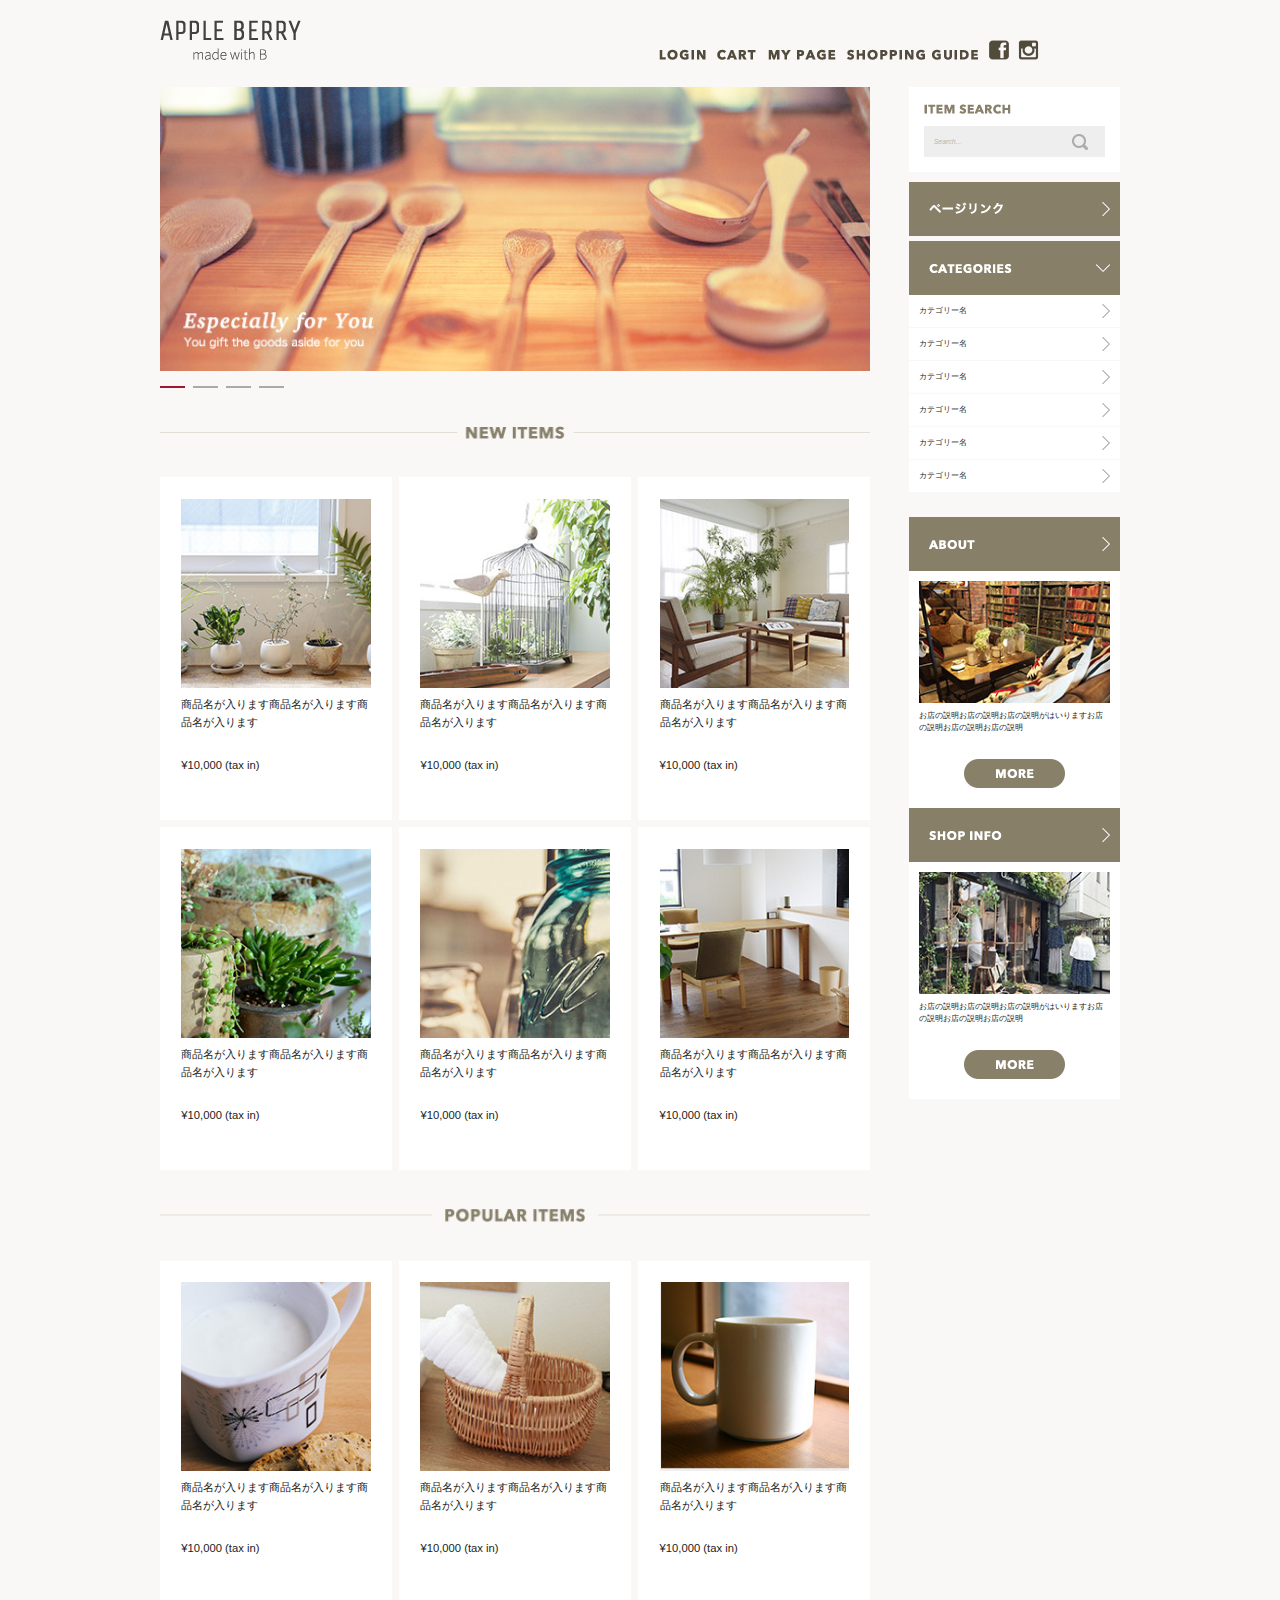
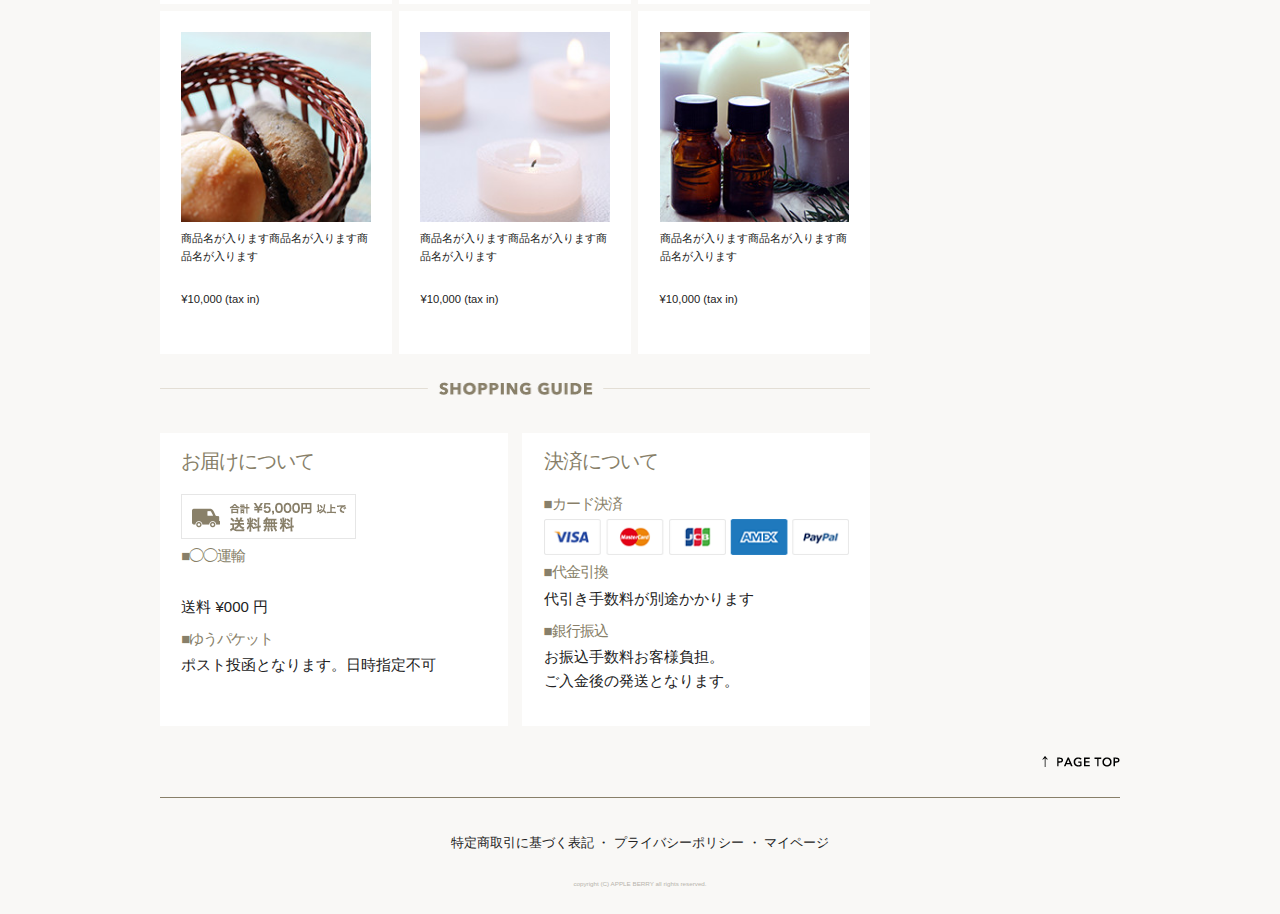
==== index.html @ b6554de9 "first commit" ====
<!DOCTYPE html>
<html lang="ja">
<head>

  <!-- Basic Page Needs
  –––––––––––––––––––––––––––––––––––––––––––––––––– -->
  <meta charset="utf-8">
  <title>APPLE BERRY</title>
  <meta name="description" content="">
  <meta name="author" content="">

  <!-- Mobile Specific Metas
  –––––––––––––––––––––––––––––––––––––––––––––––––– -->
  <meta name="viewport" content="width=device-width, initial-scale=1">


  <!-- CSS
  –––––––––––––––––––––––––––––––––––––––––––––––––– -->
  <link rel="stylesheet" href="css/normalize.css">
  <link rel="stylesheet" href="css/skeleton.css">
  <link rel="stylesheet" href="css/style.css">

  <!-- Favicon
  –––––––––––––––––––––––––––––––––––––––––––––––––– -->
  <link rel="icon" type="image/png" href="images/favicon.png">
  
  <!-- Owl Carousel CSS -->
  <link rel="stylesheet" href="owlcarousel/assets/owl.carousel.min.css">
  <link rel="stylesheet" href="owlcarousel/assets/owl.theme.default.min.css">
  <!-- jQuery -->
  <script type="text/javascript" src="https://ajax.googleapis.com/ajax/libs/jquery/1.10.2/jquery.min.js"></script>
  <!-- Owl Carousel JS -->
  <script src="owlcarousel/owl.carousel.min.js"></script>
        
  <!-- Owl Carouselを動作させるために追加 -->
  <script src="shopping.js"></script>

</head>

<body>
  <header>
  <div id="header-in" class="container">
    <div class="row">
      <div class="six columns logo">
        <img class="u-max-full-width" src="images/top/logo.png" alt="APPLE BERRY made with B" scrset="images/top/logo@2x.png 2x" />
      </div>
      
      <div class="six columns navi">
        <div class="sp_navi">
          <div class="sp_navi_bottun">
          <img id="fb_btn" class="u-max-full-width" src="images/top_sp/fb.png" alt="fb_btn" srcset="images/top_sp/fb@2x.png 2x" />
          <img id="insta_btn" class="u-max-full-width" src="images/top_sp/insta.png" alt="insta_btn" srcset="images/top_sp/insta@2x.png 2x" />
          <img id="menu_icon" class="u-max-full-width" src="images/top_sp/menu_icon.png" alt="menu_icon" srcset="images/top_sp/menu_icon@2x.png 2x" />
          </div>
          <ul class="sp_navi_li">
            <li>LOGIN</li>
            <li>CART</li>
            <li>MY PAGE</li>
            <li>SHOPPING GUIDE</li>
          </ul>
        </div>
        <!-- sp_navi -->
        
        <div class="pc_navi">
          <img id="menu_login" class="u-max-full-width" src="images/top/menu_login.png" alt="login">
          <img id="menu_cart" class="u-max-full-width" src="images/top/menu_cart.png" alt="cart">
          <img id="menu_mypage" class="u-max-full-width" src="images/top/menu_mypage.png" alt="maypage">
          <img id="menu_guide" class="u-max-full-width" src="images/top/menu_guide.png" alt="guide">
          <img id="fb_btn" class="u-max-full-width" src="images/top/facebook.png" alt="fb_btn">
          <img id="insta_btn" class="u-max-full-width" src="images/top/insta.png" alt="insta_btn">
        </div>
      </div>
    </div>
  </div>
  </header>

<div class="container">
    <div class="row">
        <div class="nine columns contents">
            <div class="owl-carousel owl-theme">
                <div><img src="images/top/ca_banner.jpg" class="u-max-full-width" alt="ca_banner"></div>
                <div><img src="images/top/ca_banner.jpg" class="u-max-full-width" alt="ca_banner"></div>
                <div><img src="images/top/ca_banner.jpg" class="u-max-full-width" alt="ca_banner"></div>
                <div><img src="images/top/ca_banner.jpg" class="u-max-full-width" alt="ca_banner"></div>
            </div>
            
<div id="item-area">

    <div class="title">
        <img id="title_sp" src="images/top_sp/title_new_item.png"  alt="new item" srcset="images/top_sp/title_new_item@2x.png 2x" />
        <img id="title_pc" src="images/top/title_newitems.png" alt="new items">
        </div>
    
    <div class="item-list clearfix">
        <div class="item"><img class="u-max-full-width" src="images/top/item_01.jpg" alt="item_01">
         <p>商品名が入ります商品名が入ります商品名が入ります</p>
         <p>¥10,000 (tax in)</p>
        </div>
      
        <div class="item"><img class="u-max-full-width" src="images/top/item_02.jpg" alt="item_02">
         <p>商品名が入ります商品名が入ります商品名が入ります</p>
         <p>¥10,000 (tax in)</p>
        </div>
      
        <div class="item"><img class="u-max-full-width" src="images/top/item_03.jpg" alt="item_03">
         <p>商品名が入ります商品名が入ります商品名が入ります</p>
         <p>¥10,000 (tax in)</p>
        </div>
      
        <div class="item"><img class="u-max-full-width" src="images/top/item_04.jpg" alt="item_04">
         <p>商品名が入ります商品名が入ります商品名が入ります</p>
         <p>¥10,000 (tax in)</p>
        </div>
      
        <div class="item"><img class="u-max-full-width" src="images/top/item_05.jpg" alt="item_05">
         <p>商品名が入ります商品名が入ります商品名が入ります</p>
         <p>¥10,000 (tax in)</p>
        </div>
      
        <div class="item"><img class="u-max-full-width" src="images/top/item_06.jpg" alt="item_06">
         <p>商品名が入ります商品名が入ります商品名が入ります</p>
         <p>¥10,000 (tax in)</p>
        </div>
    </div>
    
    <div class="title">
        <img id="title_sp" src="images/top_sp/title_popular.png"  alt="popular items" srcset="images/top_sp/title_popular@2x.png 2x" />
        <img id="title_pc" src="images/top/title_popular.png" alt="popular items">
    </div>
     
    <div class="item-list">
        <div class="item"><img class="u-max-full-width" src="images/top/item_07.jpg" alt="item_07">
          <p>商品名が入ります商品名が入ります商品名が入ります</p>
          <p>¥10,000 (tax in)</p>
        </div>
       
        <div class="item"><img class="u-max-full-width" src="images/top/item_08.jpg" alt="item_08">
          <p>商品名が入ります商品名が入ります商品名が入ります</p>
          <p>¥10,000 (tax in)</p>
        </div>
       
        <div class="item"><img class="u-max-full-width" src="images/top/item_09.jpg" alt="item_09">
          <p>商品名が入ります商品名が入ります商品名が入ります</p>
          <p>¥10,000 (tax in)</p>
        </div>
       
        <div class="item"><img class="u-max-full-width" src="images/top/item_10.jpg" alt="item_10">
          <p>商品名が入ります商品名が入ります商品名が入ります</p>
          <p>¥10,000 (tax in)</p>
        </div>
       
        <div class="item"><img class="u-max-full-width" src="images/top/item_11.jpg" alt="item_11">
          <p>商品名が入ります商品名が入ります商品名が入ります</p>
          <p>¥10,000 (tax in)</p>
        </div>
       
        <div class="item"><img class="u-max-full-width" src="images/top/item_12.jpg" alt="item_12">
          <p>商品名が入ります商品名が入ります商品名が入ります</p>
          <p>¥10,000 (tax in)</p>
        </div>
     </div>
     
</div> <!-- #item-area -->

<div id="guide-area">
    <div class="title">
        <img id="title_sp" src="images/top_sp/title_guide.png"  alt="shopping guide" srcset="images/top_sp/title_guide@2x.png 2x" />
        <img id="title_pc" src="images/top/title_guide.png" alt="shopping guide">
        </div>
        <div class="otodoke">
             <h2>お届けについて</h2>
             <img class="u-max-full-width" src="images/top/otodoke_banner.png" alt="otodoke_banner">
             <h3>■◯◯運輸</h3>　
             <p>送料 ¥000 円</p>
             <h3>■ゆうパケット</h3>
             <p>ポスト投函となります。日時指定不可</p>
        </div>
        
        <div class="kessai">
            <h2>決済について</h2>
            <h3>■カード決済</h3>
            <img class="u-max-full-width" src="images/top/cards.png" alt="cards">
            <h3>■代金引換</h3>
            <p>代引き手数料が別途かかります</p>
            <h3>■銀行振込</h3>
            <p>お振込手数料お客様負担。<br> ご入金後の発送となります。</p>
        </div>  
      </div> <!-- #guide-area -->
      
    </div> <!-- .nine columns contents -->
 

 
<!--side bar-->
    <div class="three columns sidebar">
        <div class="itemserch">
           <img id="item-search" class="u-max-full-width" src="images/top/itemserch.png" alt="item search">
           <div class="search-box">
               <p>Search...</p>
            </div>
        </div>
           
        <div class="pagelink">
           <div class="pagelink-title"><img src="images/top/pagelink.png" alt="pagelink"></div>
        </div>
           
        <div class="categories">
           <div class="categories_title"><img src="images/top/categories.png" alt="categories"></div>
           <ul>
               <li>カテゴリー名</li>
               <li>カテゴリー名</li>
               <li>カテゴリー名</li>
               <li>カテゴリー名</li>
               <li>カテゴリー名</li>
               <li>カテゴリー名</li>
            </ul>
        </div>
           
        <div class="about">
               <div class="about-title"><img src="images/top/about.png" alt="about"></div>
               <div class="about-contents clearfix"><img id="about_img" class="u-max-full-width" src="images/top/about_img.jpg" alt="about_img">
                   <div class="about-text">
                   <p>お店の説明お店の説明お店の説明がはいりますお店の説明お店の説明お店の説明</p>
                   <img id="more_btn" src="images/top/more_btn.png" alt="more">
                   </div>
               </div>
        </div>
           
        <div class="shopinfo">
               <div class="shop-title"><img src="images/top/shop_info.png" alt="shop info"></div>
               <div class="shop-contents clearfix"><img id="shopinfo_img" class="u-max-full-width" src="images/top/shopinfo_img.jpg" alt="shopinfo_img">
                   <div class="shop-text">
                   <p>お店の説明お店の説明お店の説明がはいりますお店の説明お店の説明お店の説明</p>
                   <img id="more_btn" src="images/top/more_btn.png" alt="more">
                   </div>
               </div>
        </div> 
        
        </div> <!-- .three columns sidebar -->
    </div> <!-- .row -->
</div> <!-- .container -->

<fotter>
 <div class="container">
     <div class="row">
         <div class="twelve columns">
             <a href="#"><img id="pagetop" class="u-max-full-width" src="images/top/pagetop.png" alt="pagetop"></a>
    <hr class="fotter-line">
    <p class="link">特定商取引に基づく表記 ・ プライバシーポリシー
・ マイページ</p>
    <p class="copy">copyright (C) APPLE BERRY all rights reserved.</p>
         </div>
     </div>
 </div>
    
</fotter>

</body>
</html>
---- css/skeleton.css ----
/*
* Skeleton V2.0.4
* Copyright 2014, Dave Gamache
* www.getskeleton.com
* Free to use under the MIT license.
* http://www.opensource.org/licenses/mit-license.php
* 12/29/2014
*/


/* Table of contents
––––––––––––––––––––––––––––––––––––––––––––––––––
- Grid
- Base Styles
- Typography
- Links
- Buttons
- Forms
- Lists
- Code
- Tables
- Spacing
- Utilities
- Clearing
- Media Queries
*/


/* Grid
–––––––––––––––––––––––––––––––––––––––––––––––––– */
.container {
  position: relative;
  width: 100%;
  max-width: 960px;
  margin: 0 auto;
  padding: 0 20px;
  box-sizing: border-box; }
.column,
.columns {
  width: 100%;
  float: left;
  box-sizing: border-box; }

/* For devices larger than 400px */
@media (min-width: 400px) {
  .container {
    width: 85%;
    padding: 0; }
}

/* For devices larger than 550px */
@media (min-width: 550px) {
  .container {
    width: 80%; }
  .column,
  .columns {
    margin-left: 4%; }
  .column:first-child,
  .columns:first-child {
    margin-left: 0; }

  .one.column,
  .one.columns                    { width: 4.66666666667%; }
  .two.columns                    { width: 13.3333333333%; }
  .three.columns                  { width: 22%;            }
  .four.columns                   { width: 30.6666666667%; }
  .five.columns                   { width: 39.3333333333%; }
  .six.columns                    { width: 48%;            }
  .seven.columns                  { width: 56.6666666667%; }
  .eight.columns                  { width: 65.3333333333%; }
  .nine.columns                   { width: 74.0%;          }
  .ten.columns                    { width: 82.6666666667%; }
  .eleven.columns                 { width: 91.3333333333%; }
  .twelve.columns                 { width: 100%; margin-left: 0; }

  .one-third.column               { width: 30.6666666667%; }
  .two-thirds.column              { width: 65.3333333333%; }

  .one-half.column                { width: 48%; }

  /* Offsets */
  .offset-by-one.column,
  .offset-by-one.columns          { margin-left: 8.66666666667%; }
  .offset-by-two.column,
  .offset-by-two.columns          { margin-left: 17.3333333333%; }
  .offset-by-three.column,
  .offset-by-three.columns        { margin-left: 26%;            }
  .offset-by-four.column,
  .offset-by-four.columns         { margin-left: 34.6666666667%; }
  .offset-by-five.column,
  .offset-by-five.columns         { margin-left: 43.3333333333%; }
  .offset-by-six.column,
  .offset-by-six.columns          { margin-left: 52%;            }
  .offset-by-seven.column,
  .offset-by-seven.columns        { margin-left: 60.6666666667%; }
  .offset-by-eight.column,
  .offset-by-eight.columns        { margin-left: 69.3333333333%; }
  .offset-by-nine.column,
  .offset-by-nine.columns         { margin-left: 78.0%;          }
  .offset-by-ten.column,
  .offset-by-ten.columns          { margin-left: 86.6666666667%; }
  .offset-by-eleven.column,
  .offset-by-eleven.columns       { margin-left: 95.3333333333%; }

  .offset-by-one-third.column,
  .offset-by-one-third.columns    { margin-left: 34.6666666667%; }
  .offset-by-two-thirds.column,
  .offset-by-two-thirds.columns   { margin-left: 69.3333333333%; }

  .offset-by-one-half.column,
  .offset-by-one-half.columns     { margin-left: 52%; }

}


/* Base Styles
–––––––––––––––––––––––––––––––––––––––––––––––––– */
/* NOTE
html is set to 62.5% so that all the REM measurements throughout Skeleton
are based on 10px sizing. So basically 1.5rem = 15px :) */
html {
  font-size: 62.5%; }
body {
  font-size: 1.5em; /* currently ems cause chrome bug misinterpreting rems on body element */
  line-height: 1.6;
  font-weight: 400;
  font-family: "Raleway", "HelveticaNeue", "Helvetica Neue", Helvetica, Arial, sans-serif;
  color: #222; }


/* Typography
–––––––––––––––––––––––––––––––––––––––––––––––––– */
h1, h2, h3, h4, h5, h6 {
  margin-top: 0;
  margin-bottom: 2rem;
  font-weight: 300; }
h1 { font-size: 4.0rem; line-height: 1.2;  letter-spacing: -.1rem;}
h2 { font-size: 3.6rem; line-height: 1.25; letter-spacing: -.1rem; }
h3 { font-size: 3.0rem; line-height: 1.3;  letter-spacing: -.1rem; }
h4 { font-size: 2.4rem; line-height: 1.35; letter-spacing: -.08rem; }
h5 { font-size: 1.8rem; line-height: 1.5;  letter-spacing: -.05rem; }
h6 { font-size: 1.5rem; line-height: 1.6;  letter-spacing: 0; }

/* Larger than phablet */
@media (min-width: 550px) {
  h1 { font-size: 5.0rem; }
  h2 { font-size: 4.2rem; }
  h3 { font-size: 3.6rem; }
  h4 { font-size: 3.0rem; }
  h5 { font-size: 2.4rem; }
  h6 { font-size: 1.5rem; }
}

p {
  margin-top: 0; }


/* Links
–––––––––––––––––––––––––––––––––––––––––––––––––– */
a {
  color: #1EAEDB; }
a:hover {
  color: #0FA0CE; }


/* Buttons
–––––––––––––––––––––––––––––––––––––––––––––––––– */
.button,
button,
input[type="submit"],
input[type="reset"],
input[type="button"] {
  display: inline-block;
  height: 38px;
  padding: 0 30px;
  color: #555;
  text-align: center;
  font-size: 11px;
  font-weight: 600;
  line-height: 38px;
  letter-spacing: .1rem;
  text-transform: uppercase;
  text-decoration: none;
  white-space: nowrap;
  background-color: transparent;
  border-radius: 4px;
  border: 1px solid #bbb;
  cursor: pointer;
  box-sizing: border-box; }
.button:hover,
button:hover,
input[type="submit"]:hover,
input[type="reset"]:hover,
input[type="button"]:hover,
.button:focus,
button:focus,
input[type="submit"]:focus,
input[type="reset"]:focus,
input[type="button"]:focus {
  color: #333;
  border-color: #888;
  outline: 0; }
.button.button-primary,
button.button-primary,
input[type="submit"].button-primary,
input[type="reset"].button-primary,
input[type="button"].button-primary {
  color: #FFF;
  background-color: #33C3F0;
  border-color: #33C3F0; }
.button.button-primary:hover,
button.button-primary:hover,
input[type="submit"].button-primary:hover,
input[type="reset"].button-primary:hover,
input[type="button"].button-primary:hover,
.button.button-primary:focus,
button.button-primary:focus,
input[type="submit"].button-primary:focus,
input[type="reset"].button-primary:focus,
input[type="button"].button-primary:focus {
  color: #FFF;
  background-color: #1EAEDB;
  border-color: #1EAEDB; }


/* Forms
–––––––––––––––––––––––––––––––––––––––––––––––––– */
input[type="email"],
input[type="number"],
input[type="search"],
input[type="text"],
input[type="tel"],
input[type="url"],
input[type="password"],
textarea,
select {
  height: 38px;
  padding: 6px 10px; /* The 6px vertically centers text on FF, ignored by Webkit */
  background-color: #fff;
  border: 1px solid #D1D1D1;
  border-radius: 4px;
  box-shadow: none;
  box-sizing: border-box; }
/* Removes awkward default styles on some inputs for iOS */
input[type="email"],
input[type="number"],
input[type="search"],
input[type="text"],
input[type="tel"],
input[type="url"],
input[type="password"],
textarea {
  -webkit-appearance: none;
     -moz-appearance: none;
          appearance: none; }
textarea {
  min-height: 65px;
  padding-top: 6px;
  padding-bottom: 6px; }
input[type="email"]:focus,
input[type="number"]:focus,
input[type="search"]:focus,
input[type="text"]:focus,
input[type="tel"]:focus,
input[type="url"]:focus,
input[type="password"]:focus,
textarea:focus,
select:focus {
  border: 1px solid #33C3F0;
  outline: 0; }
label,
legend {
  display: block;
  margin-bottom: .5rem;
  font-weight: 600; }
fieldset {
  padding: 0;
  border-width: 0; }
input[type="checkbox"],
input[type="radio"] {
  display: inline; }
label > .label-body {
  display: inline-block;
  margin-left: .5rem;
  font-weight: normal; }


/* Lists
–––––––––––––––––––––––––––––––––––––––––––––––––– */
ul {
  list-style: circle inside; }
ol {
  list-style: decimal inside; }
ol, ul {
  padding-left: 0;
  margin-top: 0; }
ul ul,
ul ol,
ol ol,
ol ul {
  margin: 1.5rem 0 1.5rem 3rem;
  font-size: 90%; }
li {
  margin-bottom: 1rem; }


/* Code
–––––––––––––––––––––––––––––––––––––––––––––––––– */
code {
  padding: .2rem .5rem;
  margin: 0 .2rem;
  font-size: 90%;
  white-space: nowrap;
  background: #F1F1F1;
  border: 1px solid #E1E1E1;
  border-radius: 4px; }
pre > code {
  display: block;
  padding: 1rem 1.5rem;
  white-space: pre; }


/* Tables
–––––––––––––––––––––––––––––––––––––––––––––––––– */
th,
td {
  padding: 12px 15px;
  text-align: left;
  border-bottom: 1px solid #E1E1E1; }
th:first-child,
td:first-child {
  padding-left: 0; }
th:last-child,
td:last-child {
  padding-right: 0; }


/* Spacing
–––––––––––––––––––––––––––––––––––––––––––––––––– */
button,
.button {
  margin-bottom: 1rem; }
input,
textarea,
select,
fieldset {
  margin-bottom: 1.5rem; }
pre,
blockquote,
dl,
figure,
table,
p,
ul,
ol,
form {
  margin-bottom: 2.5rem; }


/* Utilities
–––––––––––––––––––––––––––––––––––––––––––––––––– */
.u-full-width {
  width: 100%;
  box-sizing: border-box; }
.u-max-full-width {
  max-width: 100%;
  box-sizing: border-box; }
.u-pull-right {
  float: right; }
.u-pull-left {
  float: left; }


/* Misc
–––––––––––––––––––––––––––––––––––––––––––––––––– */
hr {
  margin-top: 3rem;
  margin-bottom: 3.5rem;
  border-width: 0;
  border-top: 1px solid #E1E1E1; }


/* Clearing
–––––––––––––––––––––––––––––––––––––––––––––––––– */

/* Self Clearing Goodness */
.container:after,
.row:after,
.u-cf {
  content: "";
  display: table;
  clear: both; }


/* Media Queries
–––––––––––––––––––––––––––––––––––––––––––––––––– */
/*
Note: The best way to structure the use of media queries is to create the queries
near the relevant code. For example, if you wanted to change the styles for buttons
on small devices, paste the mobile query code up in the buttons section and style it
there.
*/


/* Larger than mobile */
@media (min-width: 400px) {}

/* Larger than phablet (also point when grid becomes active) */
@media (min-width: 550px) {}

/* Larger than tablet */
@media (min-width: 750px) {}

/* Larger than desktop */
@media (min-width: 1000px) {}

/* Larger than Desktop HD */
@media (min-width: 1200px) {}
---- css/style.css ----
@charset "UTF-8";
html {
  font-size: 62.5%; }

/* header------------------------*/
body {
  background-color: #f9f8f6;
  font-family: "ヒラギノ角ゴ Pro W3", sans-serif; }

header {
  background-color: #f9f8f6; }
  header #header-in {
    padding-top: 20px;
    padding-bottom: 20px; }
  @media (max-width: 1000px) {
    header .pc_navi {
      display: none; }
    header .logo {
      text-align: center;
      margin-bottom: 10px; }
    header .sp_navi_bottun {
      text-align: center; }
      header .sp_navi_bottun img {
        margin: 0 7px; }
    header .sp_navi_li {
      position: absolute;
      top: 107px;
      right: 2%;
      border: 1px solid #887f69;
      border-bottom: none;
      list-style: none;
      display: none;
      z-index: 100;
      background-color: white; }
      header .sp_navi_li li {
        padding: 10px 8px;
        border-bottom: 1px solid #887f69;
        font-size: 14px;
        text-decoration: none;
        margin-bottom: 0; } }
  @media (min-width: 1000px) {
    header .sp_navi {
      display: none; }
    header .pc_navi {
      position: absolute;
      bottom: 20px; }
      header .pc_navi #menu_login {
        display: inline-block; }
      header .pc_navi #menu_cart {
        display: inline-block;
        margin-left: 7px; }
      header .pc_navi #menu_mypage {
        display: inline-block;
        margin-left: 7px; }
      header .pc_navi #menu_guide {
        display: inline-block;
        margin-left: 7px; }
      header .pc_navi #fb_btn {
        display: inline-block;
        margin-left: 7px; }
      header .pc_navi #insta_btn {
        display: inline-block;
        margin-left: 5px; } }

/* ----------.contents---------- */
.title {
  text-align: center;
  margin: 10px 0; }

/* --------item-area----------*/
.item {
  width: 43.5%;
  float: left;
  background-color: white;
  padding: 3%;
  margin-right: 1%;
  margin-bottom: 1%; }
  .item p {
    font-size: 0.75em; }

@media (max-width: 1000px) {
  .item:nth-child(2n) {
    margin-right: 0; } }
@media (min-width: 1000px) {
  .item {
    width: 26.6666666%; }

  .item:nth-child(3n) {
    margin-right: 0; } }
.clearfix::after, .bottun::after {
  content: '';
  display: block;
  clear: both; }

#guide-area {
  font-family: "ヒラギノ角ゴ Pro W６", "Avenir Next", sans-serif; }
  #guide-area .otodoke {
    display: block;
    background-color: white;
    padding: 2.5rem;
    margin-bottom: 2%; }
    #guide-area .otodoke h2 {
      font-size: 2rem;
      color: #887f69;
      margin-bottom: 2.5rem;
      line-height: 1.5rem;
      font-family: "ヒラギノ角ゴ Pro W６", "Avenir Next", sans-serif; }
    #guide-area .otodoke h3 {
      font-size: 1.5rem;
      color: #887f69;
      margin-bottom: 5px; }
    #guide-area .otodoke p {
      margin-bottom: 10px; }
  #guide-area .kessai {
    display: block;
    background-color: white;
    padding: 2.5rem; }
    #guide-area .kessai h2 {
      font-size: 2rem;
      color: #887f69;
      margin-bottom: 2.5rem;
      line-height: 1.5rem;
      font-family: "ヒラギノ角ゴ Pro W６", "Avenir Next", sans-serif; }
    #guide-area .kessai h3 {
      font-size: 1.5rem;
      color: #887f69;
      margin-bottom: 5px; }
    #guide-area .kessai p {
      margin-bottom: 10px; }
  @media (min-width: 1000px) {
    #guide-area .otodoke {
      float: left;
      width: 43%;
      padding: 3%;
      margin-right: 2%;
      margin-bottom: 0;
      height: 25rem; }
    #guide-area .kessai {
      float: left;
      width: 43%;
      padding: 3%;
      height: 25rem; } }

/* side bar --------------------*/
.sidebar .itemserch {
  background-color: white;
  padding: 15px;
  margin-bottom: 10px; }
  .sidebar .itemserch img {
    margin-bottom: 5px; }
  .sidebar .itemserch .search-box {
    padding: 10px;
    background-repeat: no-repeat;
    background-color: #eeeeee;
    background-position: 90% 50%;
    background-image: url(../images/top/search_icon.png); }
    .sidebar .itemserch .search-box p {
      color: #b5b5b5;
      font-style: italic;
      font-size: 0.6875rem;
      margin-bottom: 0; }
@media (max-width: 1000px) {
  .sidebar .itemserch {
    margin-top: 10px; }
    .sidebar .itemserch #item-search {
      display: none; } }
.sidebar .pagelink .pagelink-title {
  background-color: #887f69;
  margin-bottom: 5px;
  padding: 15px 20px;
  vertical-align: middle;
  background-repeat: no-repeat;
  background-position: 95% center;
  background-image: url(../images/top/next_icon.png); }
.sidebar .categories .categories_title {
  background-color: #887f69;
  padding: 15px 20px;
  vertical-align: middle;
  background-repeat: no-repeat;
  background-position: 95% center;
  background-image: url(../images/top/down_icon.png); }
.sidebar .categories li {
  list-style: none;
  background-color: white;
  padding: 10px;
  margin-top: 0;
  margin-bottom: 1px;
  font-family: "ヒラギノ角ゴ Pro W3", sans-serif;
  font-size: 0.75rem;
  background-repeat: no-repeat;
  background-position: 95% center;
  background-image: url(../images/top/next_icon_gray.png); }
.sidebar .about .about-title {
  background-color: #887f69;
  padding: 15px 20px;
  vertical-align: middle;
  background-repeat: no-repeat;
  background-position: 95% center;
  background-image: url(../images/top/next_icon.png); }
.sidebar .about .about-contents {
  background-color: white;
  padding: 10px; }
  .sidebar .about .about-contents p {
    font-family: "ヒラギノ角ゴ Pro W3", sans-serif;
    font-size: 0.75rem; }
  .sidebar .about .about-contents #more_btn {
    display: block;
    margin-left: auto;
    margin-right: auto;
    margin-bottom: 10px; }
@media (max-width: 1000px) {
  .sidebar .about .about-contents img {
    width: 47.5%;
    display: block;
    float: left;
    margin-right: 5%; }
  .sidebar .about .about-contents .about-text {
    width: 47.5%;
    display: block;
    float: left; }
    .sidebar .about .about-contents .about-text p {
      margin-bottom: 0.625rem;
      font-size: 1.1rem; }
    .sidebar .about .about-contents .about-text #more_btn {
      width: 75%;
      height: auto; }
  .sidebar .about .about-contents .clearfix::after, .sidebar .about .about-contents .bottun::after {
    content: '';
    display: block;
    clear: both; } }
.sidebar .shopinfo .shop-title {
  background-color: #887f69;
  padding: 15px 20px;
  vertical-align: middle;
  background-repeat: no-repeat;
  background-position: 95% center;
  background-image: url(../images/top/next_icon.png); }
.sidebar .shopinfo .shop-contents {
  background-color: white;
  padding: 10px; }
  .sidebar .shopinfo .shop-contents p {
    font-family: "ヒラギノ角ゴ Pro W3", sans-serif;
    font-size: 0.75rem; }
  .sidebar .shopinfo .shop-contents #more_btn {
    display: block;
    margin-left: auto;
    margin-right: auto;
    margin-bottom: 10px; }
@media (max-width: 1000px) {
  .sidebar .shopinfo .shop-contents img {
    width: 47.5%;
    display: block;
    float: left;
    margin-right: 5%; }
  .sidebar .shopinfo .shop-contents .shop-text {
    width: 47.5%;
    display: block;
    float: left; }
    .sidebar .shopinfo .shop-contents .shop-text p {
      margin-bottom: 0.625rem;
      font-size: 1.1rem; }
    .sidebar .shopinfo .shop-contents .shop-text #more_btn {
      width: 75%;
      height: auto; }
  .sidebar .shopinfo .shop-contents:after {
    content: '';
    display: block;
    clear: both; } }

/* fotter ----------------*/
#pagetop {
  display: block;
  margin: 2rem auto; }

.fotter-line {
  margin-top: 2rem;
  margin-bottom: 3.5rem;
  border-width: 0;
  border-top: 1px solid #887f69; }

.link {
  text-align: center;
  font-size: 1.3rem; }

.copy {
  color: #b8b4ac;
  font-size: 1rem;
  text-align: center; }

@media (min-width: 1000px) {
  #pagetop {
    margin-right: 0;
    margin-top: 3rem;
    margin-bottom: 3rem; }

  .copy {
    font-size: 0.625rem; } }
/* List.html ---------------------*/
.index {
  background-repeat: no-repeat;
  background-position: 3% 49%;
  background-size: 1.5rem;
  background-image: url(../images/list/home_icon.png);
  background-color: #e8e4da;
  padding: 3%;
  margin-bottom: 1rem; }
  .index p {
    font-family: "ヒラギノ角ゴ Pro W3", sans-serif;
    font-size: 1.1rem;
    color: #887f69;
    display: block;
    margin: auto 0 auto 2rem; }

@media (min-width: 1000px) {
  .index {
    padding: 3%; }
    .index p {
      font-size: 0.68rem; } }
.cover {
  margin: 10px 0; }

@media (min-width: 1000px) {
  #image_sp {
    display: none; } }
@media (max-width: 1000px) {
  #image_pc {
    display: none; } }
.list_contents {
  margin-left: 0; }

.bottun {
  font-family: "Avenir Next", sans-serif;
  font-weight: bold;
  color: white;
  font-size: 1.75rem;
  margin: 15px 0;
  letter-spacing: 0.05rem; }
  .bottun .back_btn {
    background-color: #887f69;
    width: 20%;
    padding: 2.5%;
    text-align: center;
    display: block;
    float: left;
    margin-right: 50%; }
  .bottun .next_btn {
    background-color: #887f69;
    width: 20%;
    padding: 2.5%;
    text-align: center;
    display: block;
    float: left; }

@media (min-width: 100px) {
  .bottun {
    font-size: 0.875rem; } }
@media (min-width: 1000px) {
  #title_sp {
    display: none; } }
@media (max-width: 1000px) {
  #title_pc {
    display: none; } }
#title_pc {
  width: 100%;
  margin: 20px 0; }

/* product.html ------------------*/
.product-contents {
  background-color: white; }

.product-name {
  margin-top: 1.5rem; }
  .product-name h3 {
    font-family: "ヒラギノ角ゴ Pro W６", "Avenir Next", sans-serif;
    font-size: 1.75rem;
    padding: 1rem 0 0 0;
    margin-bottom: 0;
    font-weight: bold; }
  .product-name .product-number {
    color: #a6a6a6;
    font-size: 1.25rem;
    margin-bottom: 1.5rem; }

.display_img img {
  width: 100%; }

#list_img {
  margin-bottom: 0; }

.product_list {
  text-align: center;
  list-style: none;
  width: 18.5%;
  display: inline-block;
  cursor: pointer; }

.product-details {
  margin: 1rem 0; }

@media (min-width: 1000px) {
  .product-contents-in {
    margin-left: 11.1111111%;
    padding-top: 2%;
    padding-bottom: 5%; }

  .product-name {
    width: 80%; }
    .product-name h3 {
      display: inline-block; }
    .product-name .product-number {
      display: inline-block;
      margin-left: 50%; }

  .display_img {
    width: 80%; }

  .list-img {
    margin-left: 1%;
    margin-right: 33.33333%; }

  .product_list {
    width: 35%;
    display: block;
    float: left;
    margin-right: 2%;
    margin-bottom: 0; } }
.details {
  width: 100%; }
  .details img {
    margin-right: 2rem; }
  .details hr {
    margin: 1.3rem 0; }
  .details table {
    width: 100%; }
  .details th {
    color: #887f69;
    font-size: 0.75rem;
    width: 33.3333333%;
    text-align: center;
    border: 1px solid #e8e4da; }
  .details .price {
    color: #e80f66;
    font-size: 2.75rem;
    font-style: italic;
    display: inline-block; }
    .details .price .small {
      font-size: 1.5rem; }
    .details .price .black {
      color: black;
      font-size: 1.5rem; }
  .details .text {
    font-size: 1.3rem; }
  .details input {
    margin-bottom: 0; }
  .details #add-to-cart {
    display: block;
    margin-left: auto;
    margin-right: auto;
    margin-bottom: 2rem; }
  .details h3 {
    color: #887f69;
    font-size: 1.7rem;
    font-weight: 600; }
  .details .product-detail-line {
    border-top: 1px solid #887f69; }
  .details tr th {
    font-family: "ヒラギノ角ゴ Pro W3", sans-serif;
    font-weight: 300; }
  .details tr .title {
    width: 11%;
    padding: 1rem;
    font-size: 1.1rem; }
  .details tr .text {
    text-align: left;
    font-size: 1.1rem; }

@media (min-width: 1000px) {
  .details {
    width: 80%; }
    .details h3 {
      font-size: 1rem; }
    .details .price-title {
      display: block; } }
.recent {
  margin-left: 0; }

.guide {
  margin-left: 0; }

/*# sourceMappingURL=style.css.map */
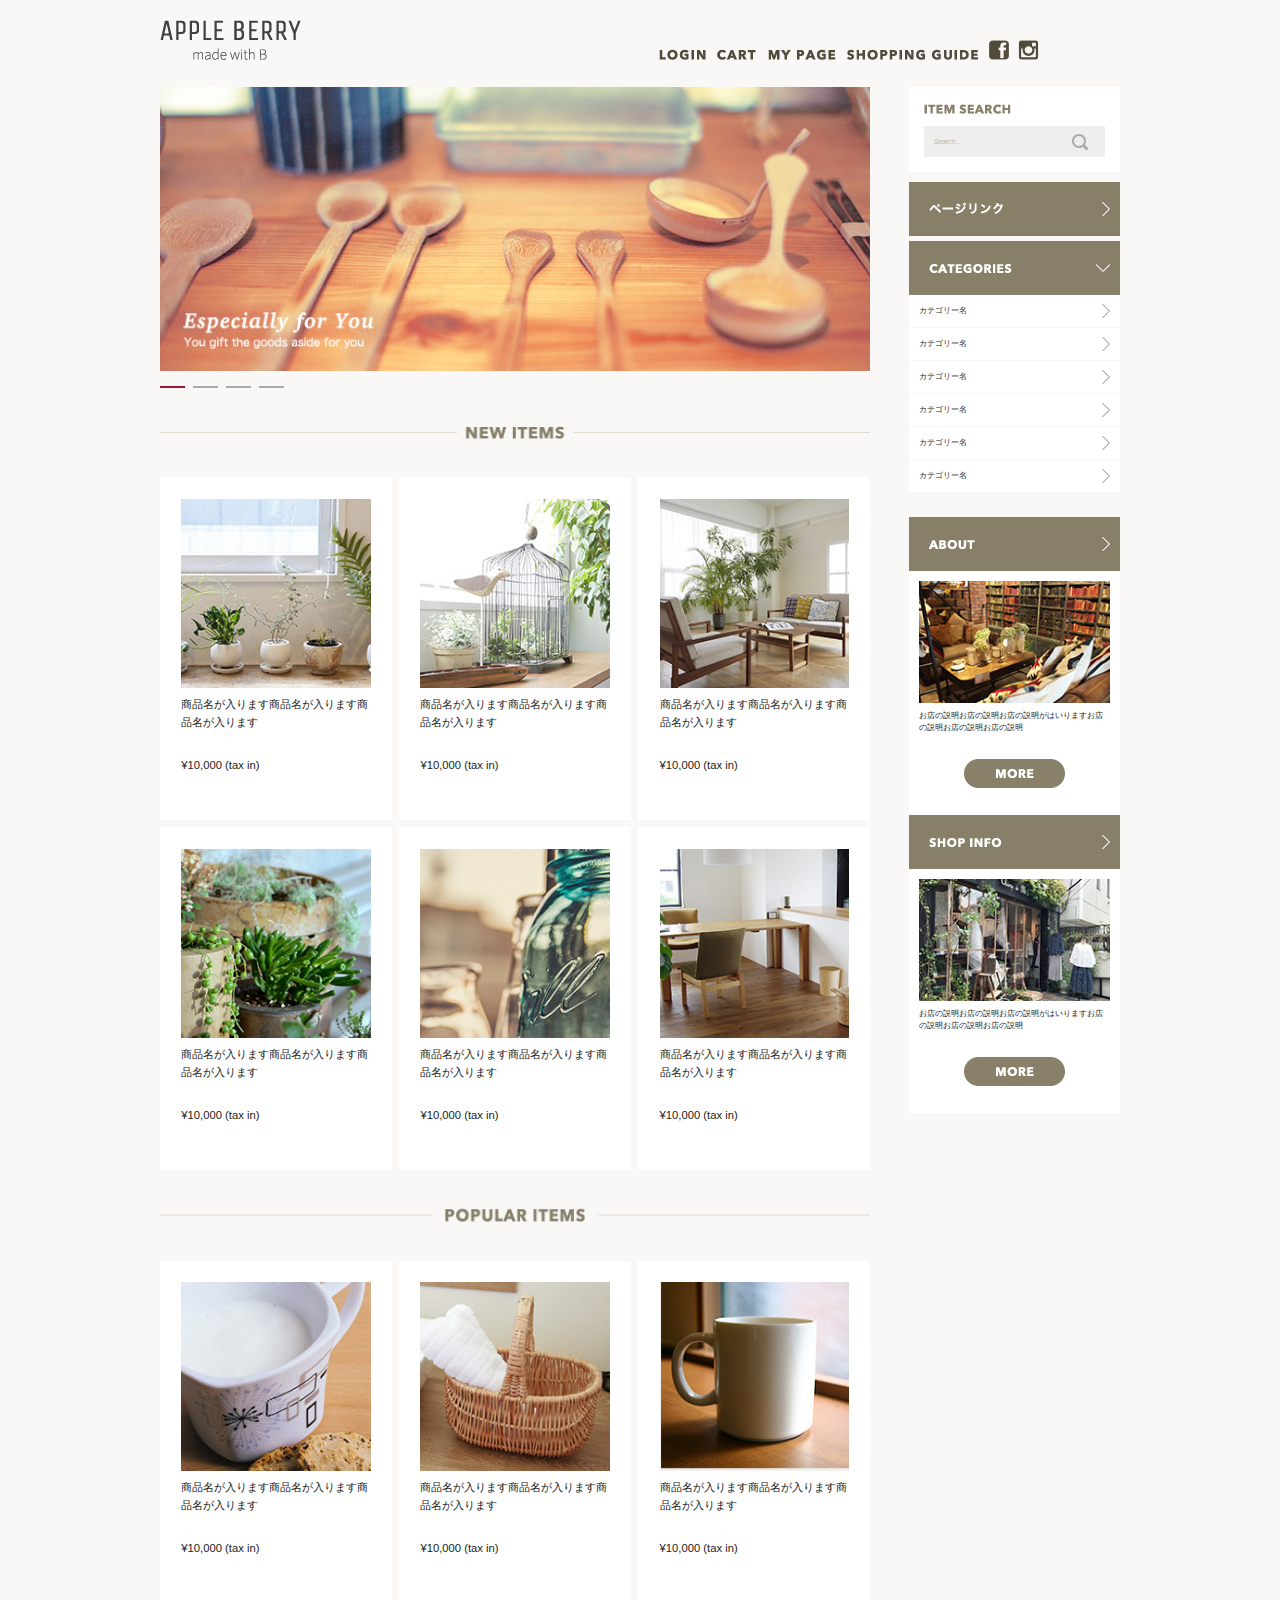
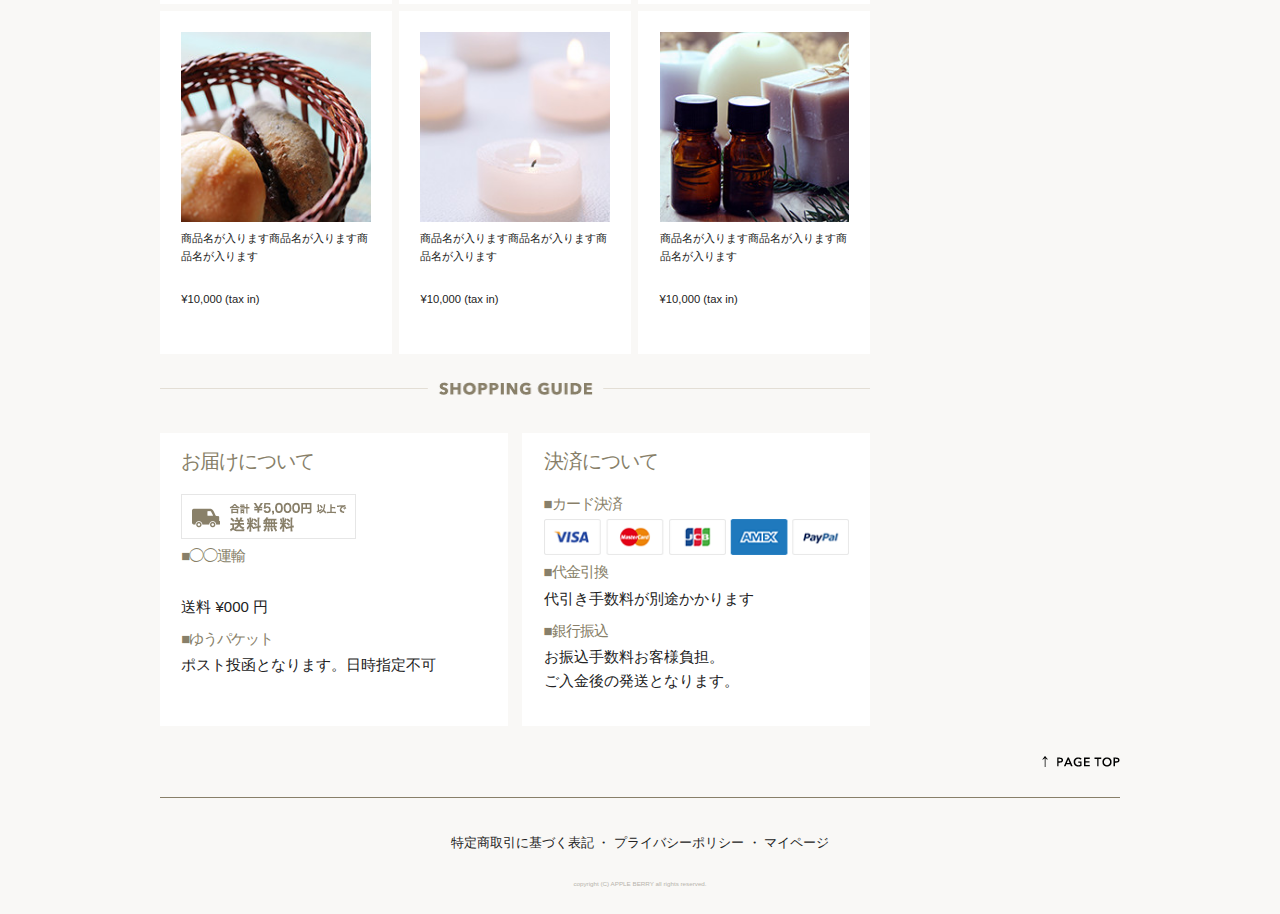
==== commit 803cbc0b: "4th commit" ====
--- a/index.html
+++ b/index.html
@@ -221,7 +221,7 @@
                <div class="about-contents clearfix"><img id="about_img" class="u-max-full-width" src="images/top/about_img.jpg" alt="about_img">
                    <div class="about-text">
                    <p>お店の説明お店の説明お店の説明がはいりますお店の説明お店の説明お店の説明</p>
-                   <img id="more_btn" src="images/top/more_btn.png" alt="more">
+                   <div class="more_btn"><img class="u-max-full-width" src="images/top/more_btn.png" alt="more"></div>
                    </div>
                </div>
         </div>
@@ -231,7 +231,7 @@
                <div class="shop-contents clearfix"><img id="shopinfo_img" class="u-max-full-width" src="images/top/shopinfo_img.jpg" alt="shopinfo_img">
                    <div class="shop-text">
                    <p>お店の説明お店の説明お店の説明がはいりますお店の説明お店の説明お店の説明</p>
-                   <img id="more_btn" src="images/top/more_btn.png" alt="more">
+                   <div class="more_btn"><img class="u-max-full-width" src="images/top/more_btn.png" alt="more"></div>
                    </div>
                </div>
         </div> 
--- a/css/style.css
+++ b/css/style.css
@@ -203,12 +203,10 @@
   .sidebar .about .about-contents p {
     font-family: "ヒラギノ角ゴ Pro W3", sans-serif;
     font-size: 0.75rem; }
-  .sidebar .about .about-contents #more_btn {
-    display: block;
-    margin-left: auto;
-    margin-right: auto;
+  .sidebar .about .about-contents .more_btn {
+    text-align: center;
     margin-bottom: 10px; }
-@media (max-width: 1000px) {
+@media (max-width: 550px) {
   .sidebar .about .about-contents img {
     width: 47.5%;
     display: block;
@@ -221,9 +219,11 @@
     .sidebar .about .about-contents .about-text p {
       margin-bottom: 0.625rem;
       font-size: 1.1rem; }
-    .sidebar .about .about-contents .about-text #more_btn {
-      width: 75%;
-      height: auto; }
+    .sidebar .about .about-contents .about-text .more_btn {
+      text-align: center;
+      margin-bottom: 1rem;
+      margin-top: 1rem;
+      max-width: 100%; }
   .sidebar .about .about-contents .clearfix::after, .sidebar .about .about-contents .bottun::after {
     content: '';
     display: block;
@@ -241,12 +241,11 @@
   .sidebar .shopinfo .shop-contents p {
     font-family: "ヒラギノ角ゴ Pro W3", sans-serif;
     font-size: 0.75rem; }
-  .sidebar .shopinfo .shop-contents #more_btn {
-    display: block;
-    margin-left: auto;
-    margin-right: auto;
+  .sidebar .shopinfo .shop-contents .more_btn {
+    text-align: center;
+    margin-bottom: 10px;
     margin-bottom: 10px; }
-@media (max-width: 1000px) {
+@media (max-width: 550px) {
   .sidebar .shopinfo .shop-contents img {
     width: 47.5%;
     display: block;
@@ -259,9 +258,11 @@
     .sidebar .shopinfo .shop-contents .shop-text p {
       margin-bottom: 0.625rem;
       font-size: 1.1rem; }
-    .sidebar .shopinfo .shop-contents .shop-text #more_btn {
-      width: 75%;
-      height: auto; }
+    .sidebar .shopinfo .shop-contents .shop-text .more_btn {
+      text-align: center;
+      margin-bottom: 1rem;
+      margin-top: 1rem;
+      max-width: 100%; }
   .sidebar .shopinfo .shop-contents:after {
     content: '';
     display: block;
